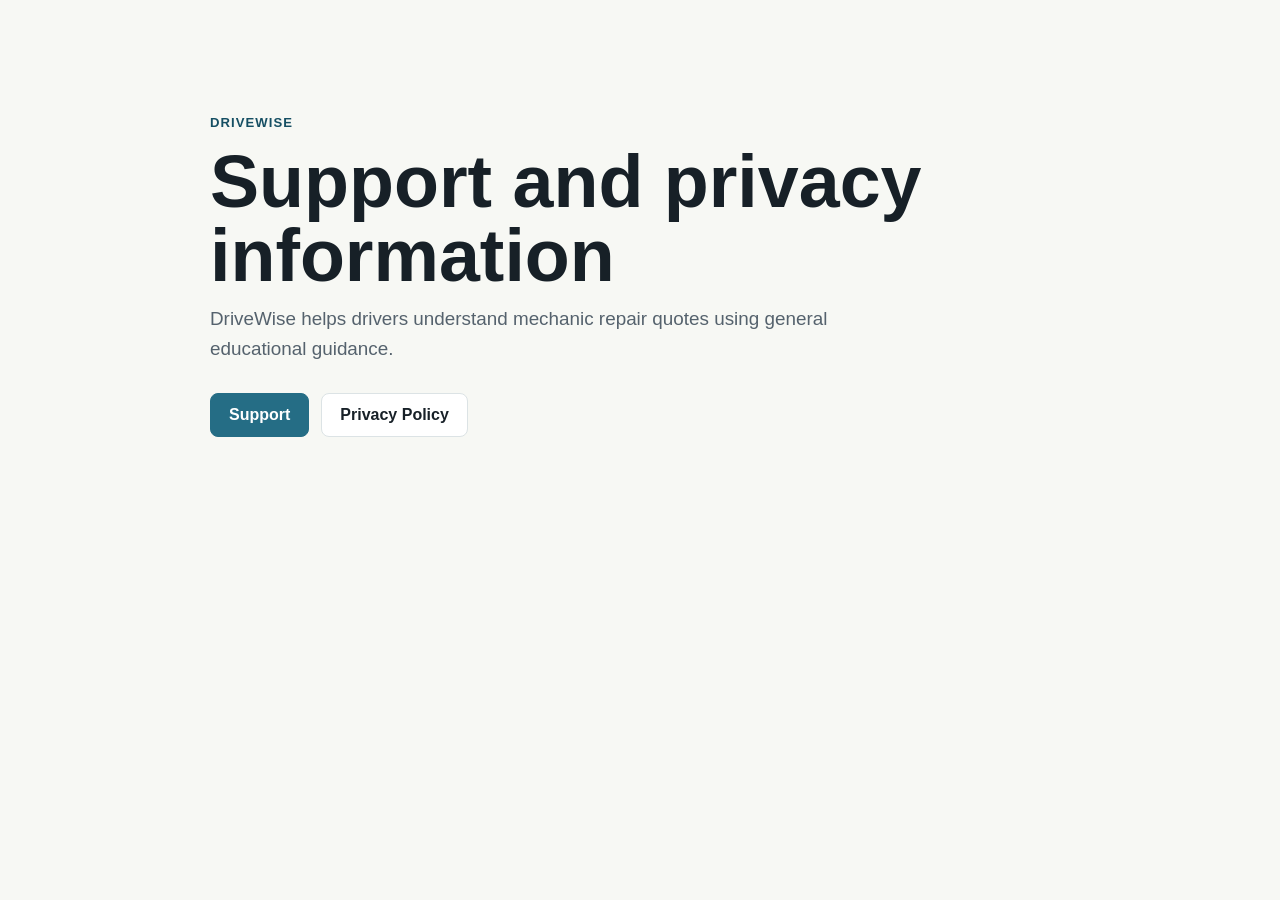
==== index.html @ 4ae1d6e2 "Create DriveWise support and privacy pages" ====
<!doctype html>
<html lang="en">
  <head>
    <meta charset="utf-8">
    <meta name="viewport" content="width=device-width, initial-scale=1">
    <title>DriveWise</title>
    <meta name="description" content="DriveWise support and privacy information.">
    <link rel="stylesheet" href="./styles.css">
  </head>
  <body>
    <main class="shell">
      <section class="hero">
        <p class="eyebrow">DriveWise</p>
        <h1>Support and privacy information</h1>
        <p class="lede">
          DriveWise helps drivers understand mechanic repair quotes using general educational guidance.
        </p>
        <div class="actions">
          <a class="button primary" href="./support.html">Support</a>
          <a class="button" href="./privacy.html">Privacy Policy</a>
        </div>
      </section>
    </main>
  </body>
</html>
---- styles.css ----
:root {
  color-scheme: light;
  --bg: #f7f8f4;
  --ink: #172027;
  --muted: #55626d;
  --line: #dce3e5;
  --brand: #256d85;
  --brand-dark: #164f63;
  --surface: #ffffff;
}

* {
  box-sizing: border-box;
}

body {
  margin: 0;
  min-height: 100vh;
  background: var(--bg);
  color: var(--ink);
  font-family: -apple-system, BlinkMacSystemFont, "Segoe UI", sans-serif;
  line-height: 1.6;
}

a {
  color: var(--brand-dark);
}

.shell {
  width: min(860px, calc(100% - 32px));
  margin: 0 auto;
  padding: 56px 0;
}

.hero {
  padding: 56px 0;
}

.eyebrow {
  margin: 0 0 12px;
  color: var(--brand-dark);
  font-size: 0.82rem;
  font-weight: 700;
  letter-spacing: 0.08em;
  text-transform: uppercase;
}

h1 {
  margin: 0;
  max-width: 720px;
  font-size: clamp(2.2rem, 6vw, 4.6rem);
  line-height: 1;
  letter-spacing: 0;
}

h2 {
  margin: 32px 0 8px;
  font-size: 1.15rem;
  line-height: 1.3;
}

p {
  margin: 12px 0 0;
}

.lede {
  max-width: 620px;
  color: var(--muted);
  font-size: 1.18rem;
}

.actions {
  display: flex;
  flex-wrap: wrap;
  gap: 12px;
  margin-top: 28px;
}

.button {
  display: inline-flex;
  align-items: center;
  justify-content: center;
  min-height: 44px;
  padding: 0 18px;
  border: 1px solid var(--line);
  border-radius: 8px;
  background: var(--surface);
  color: var(--ink);
  font-weight: 700;
  text-decoration: none;
}

.button.primary {
  border-color: var(--brand);
  background: var(--brand);
  color: white;
}

.document {
  max-width: 760px;
  padding: 36px;
  border: 1px solid var(--line);
  border-radius: 8px;
  background: var(--surface);
}

.document h1 {
  font-size: clamp(2rem, 5vw, 3rem);
}

.updated,
.back {
  color: var(--muted);
  font-size: 0.95rem;
}

.back {
  display: inline-block;
  margin-bottom: 18px;
  text-decoration: none;
}

@media (max-width: 560px) {
  .shell {
    width: min(100% - 24px, 860px);
    padding: 24px 0;
  }

  .document {
    padding: 24px;
  }
}
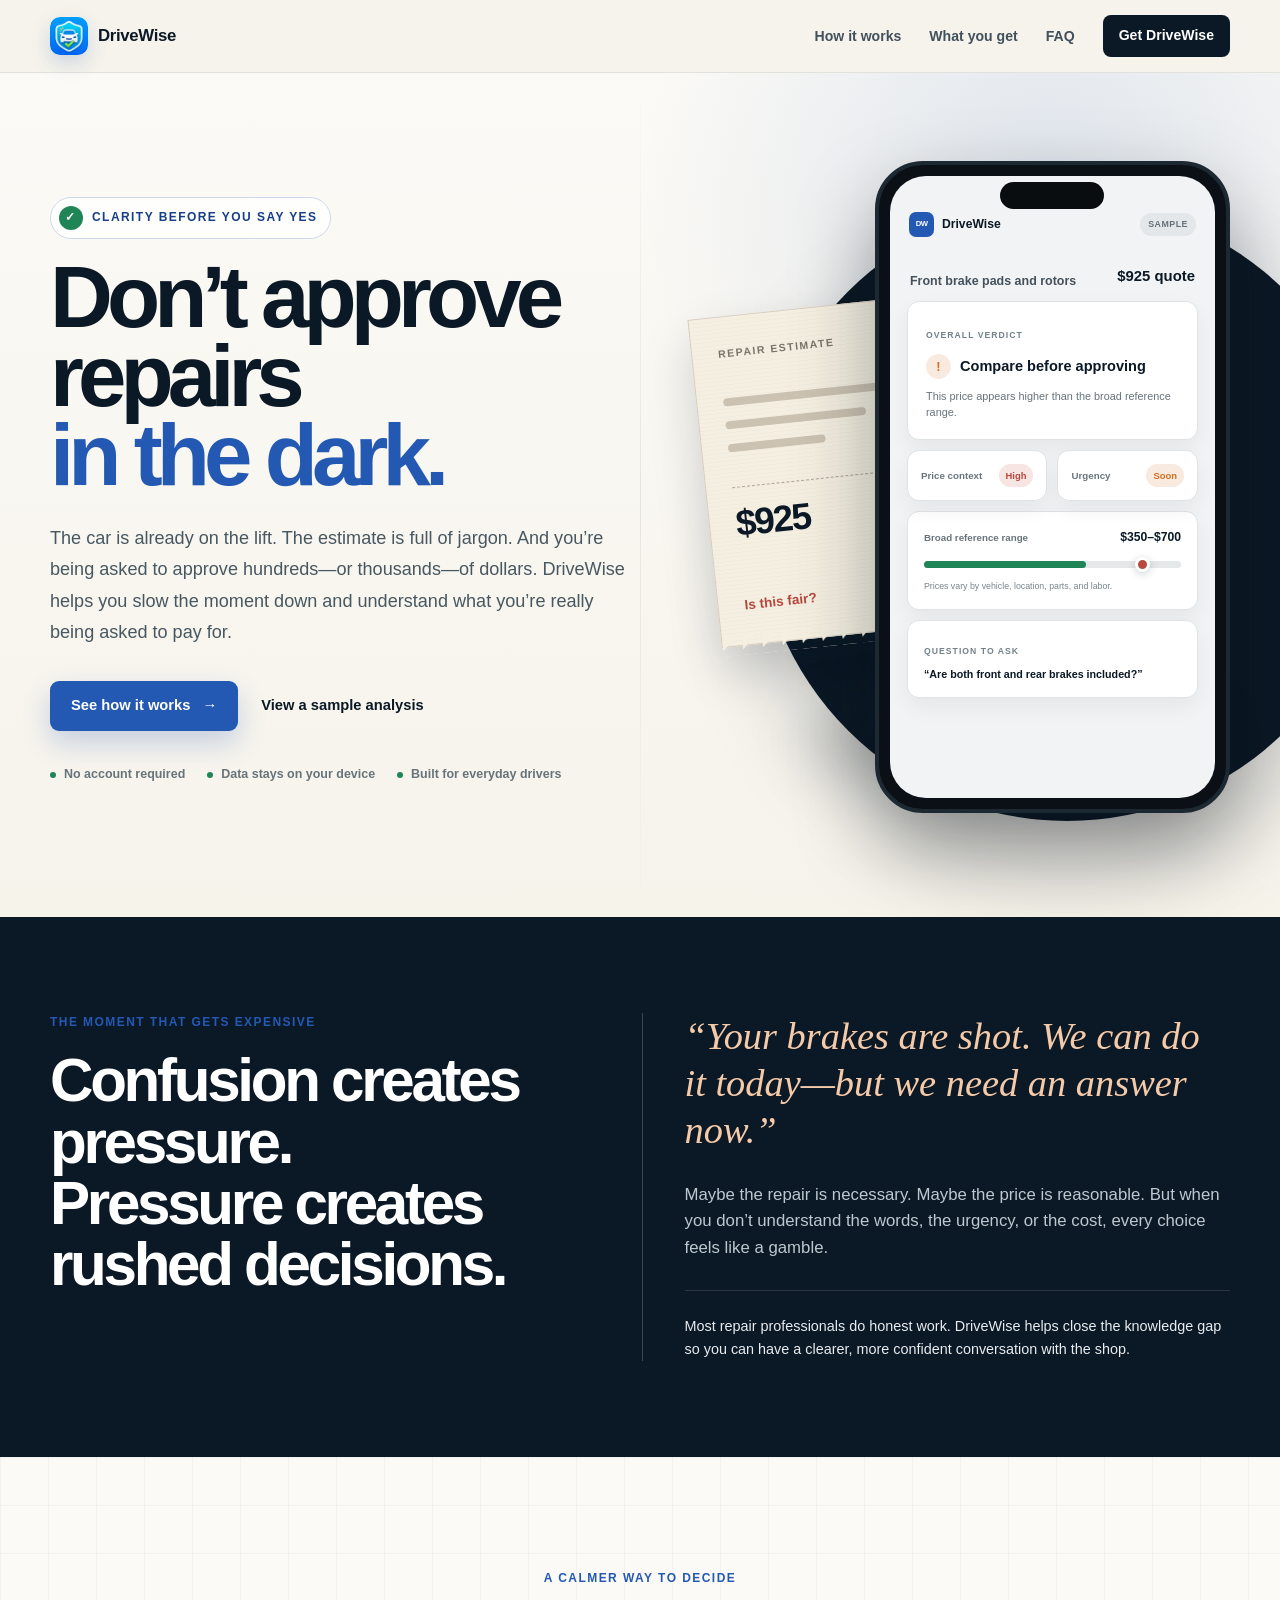
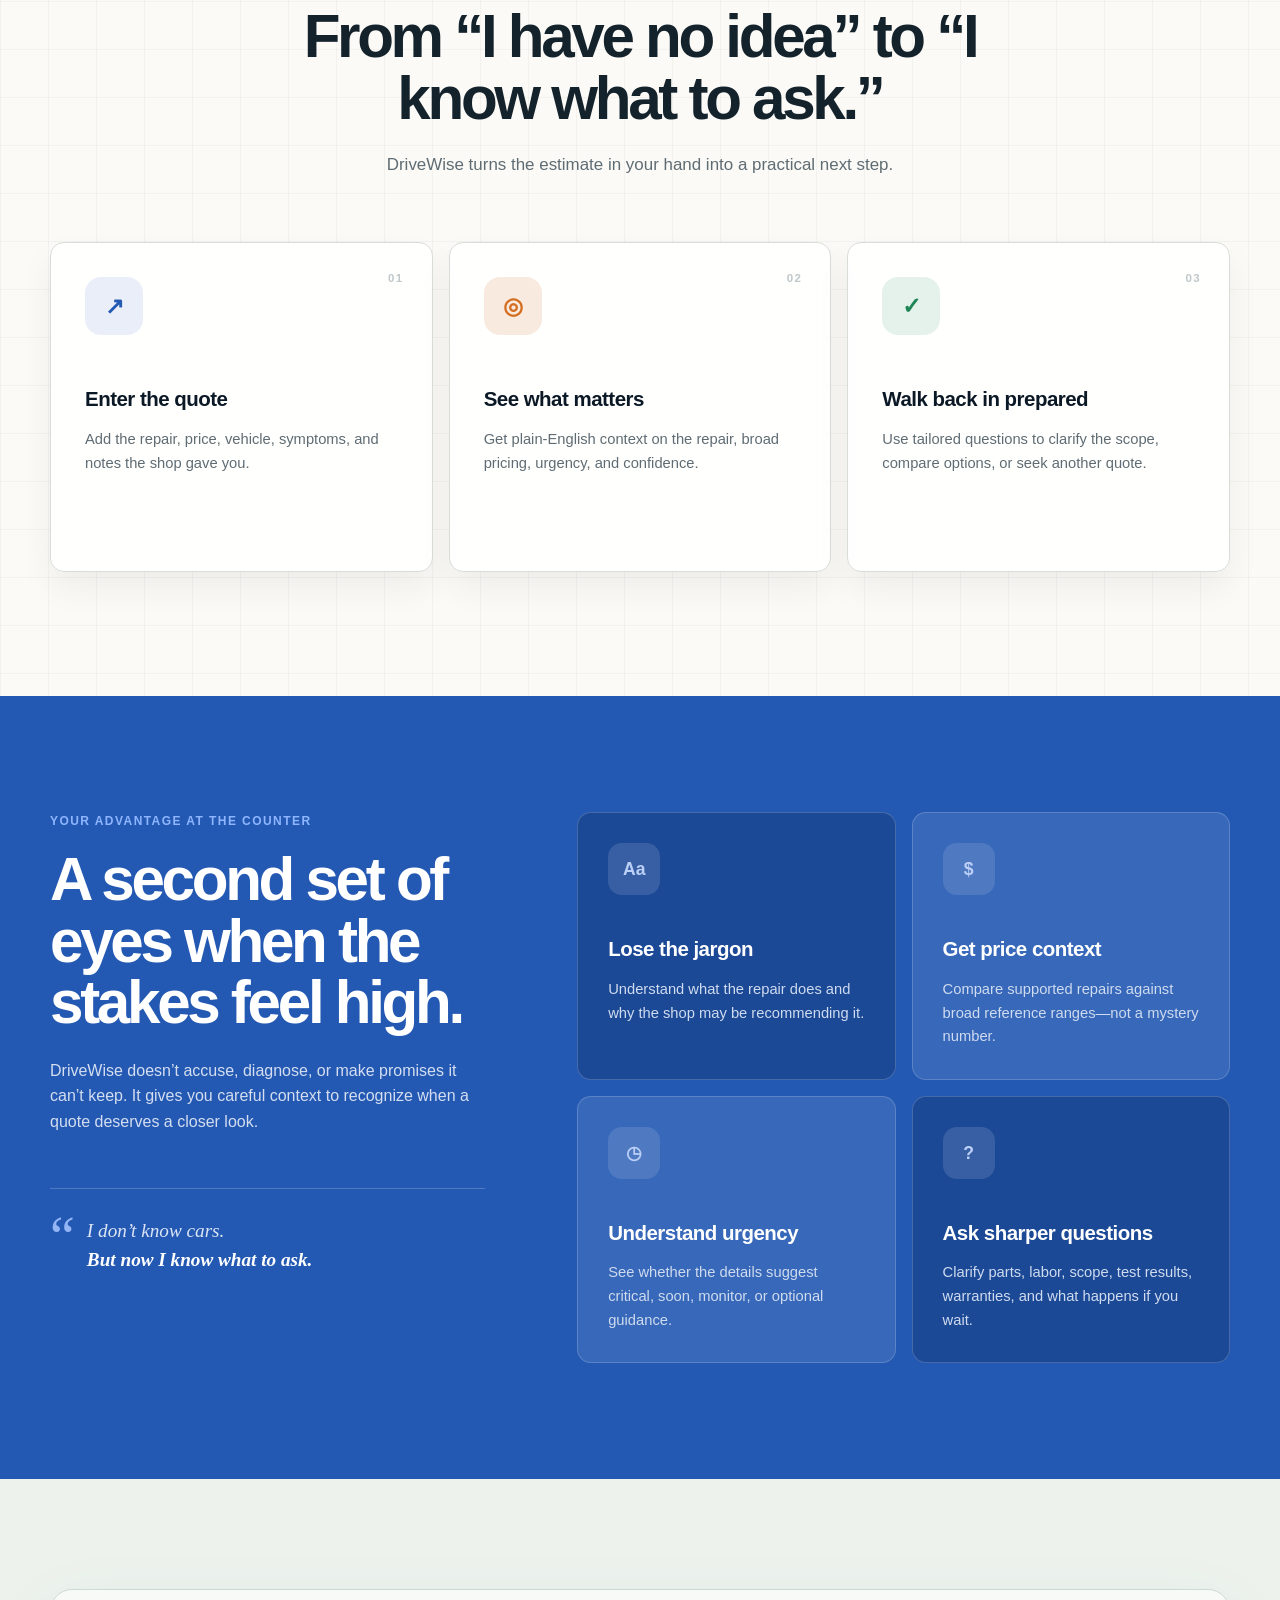
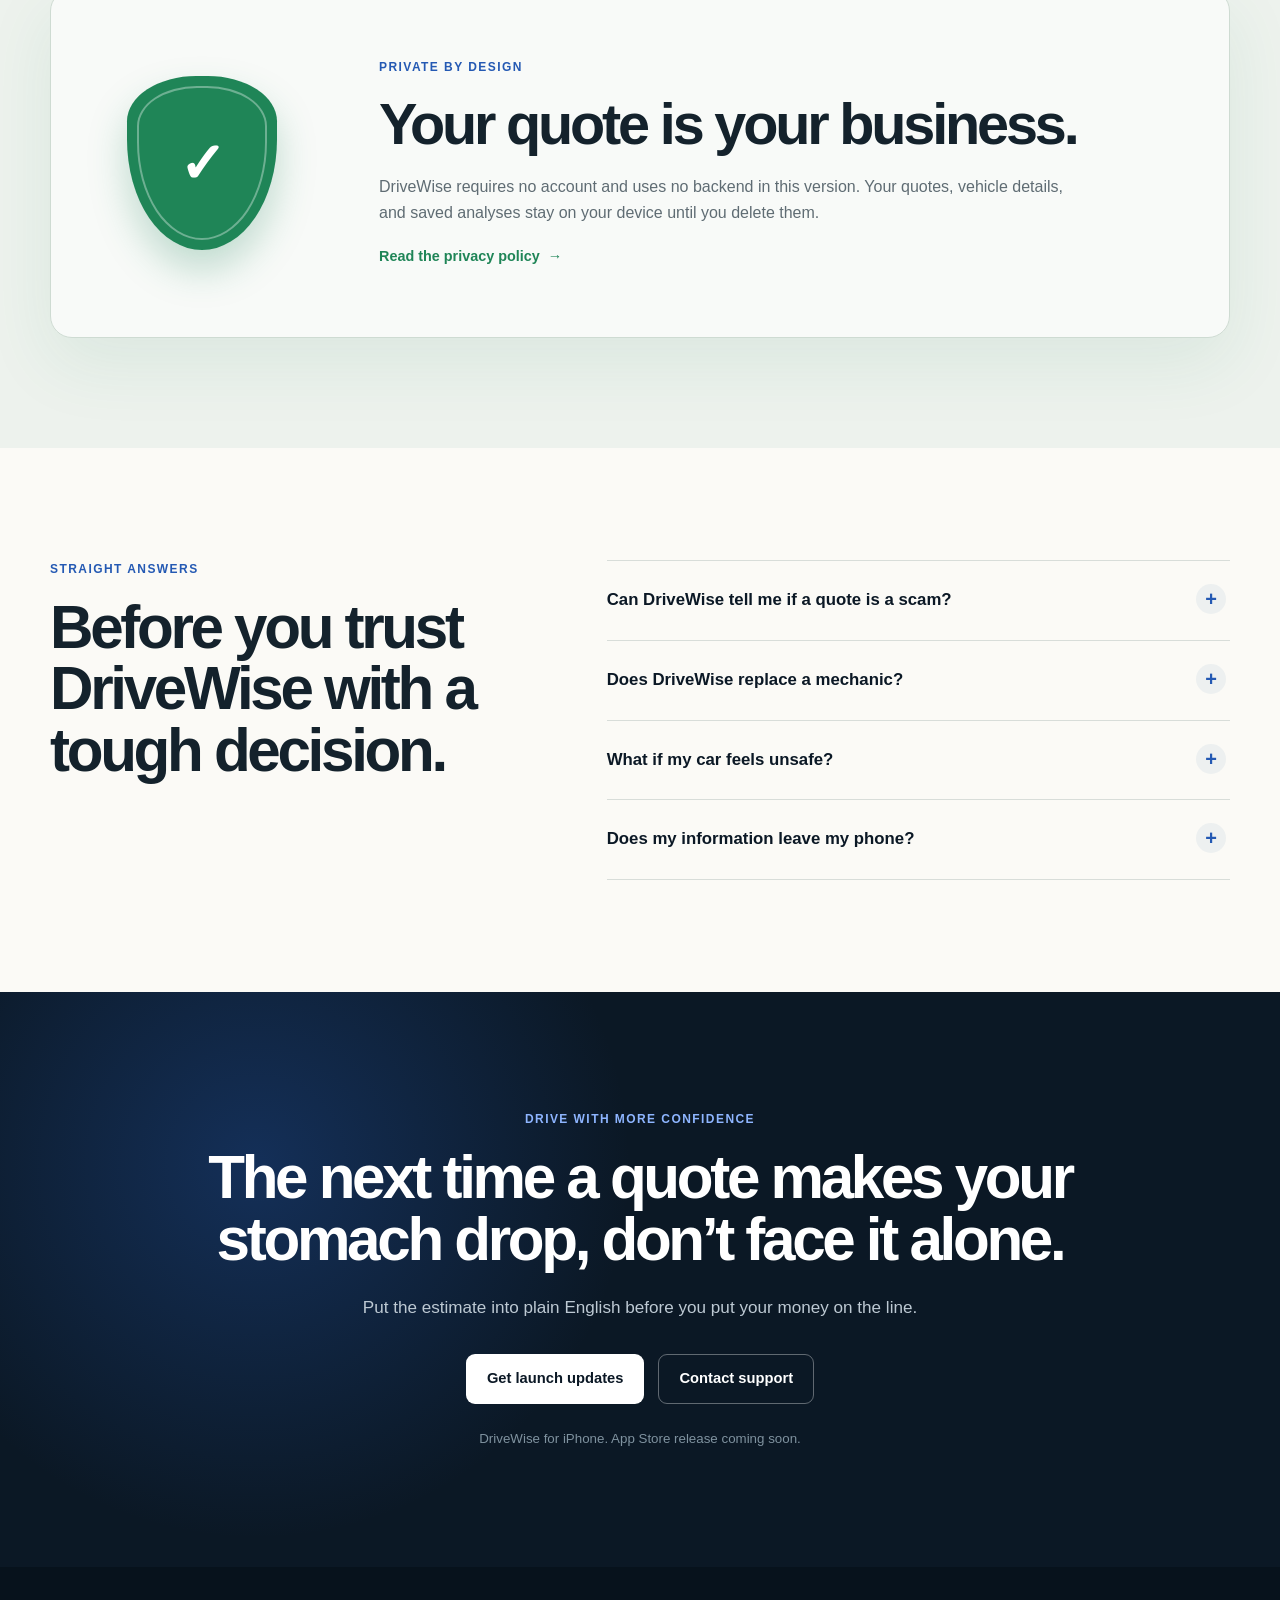
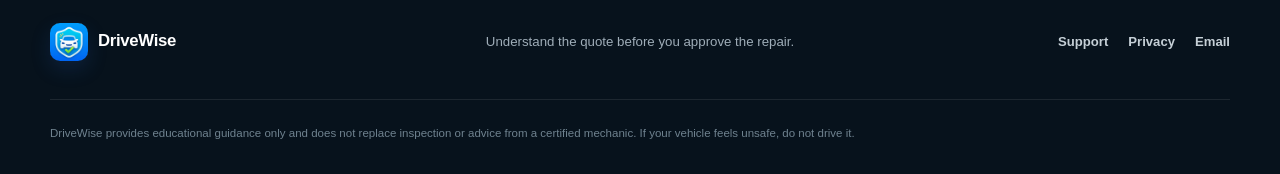
==== commit a4149ece: "Add DriveWise marketing page" ====
--- a/index.html
+++ b/index.html
@@ -3,23 +3,324 @@
   <head>
     <meta charset="utf-8">
     <meta name="viewport" content="width=device-width, initial-scale=1">
-    <title>DriveWise</title>
-    <meta name="description" content="DriveWise support and privacy information.">
+    <title>DriveWise — Understand the Quote Before You Approve</title>
+    <meta
+      name="description"
+      content="DriveWise helps drivers understand mechanic repair quotes with plain-English explanations, broad price context, urgency guidance, and practical questions to ask."
+    >
+    <meta name="theme-color" content="#0b1825">
+    <meta property="og:type" content="website">
+    <meta property="og:url" content="https://sahmiabubakar.github.io/drivewise-pages/">
+    <meta property="og:title" content="DriveWise — Don’t approve repairs in the dark.">
+    <meta
+      property="og:description"
+      content="Turn a confusing mechanic estimate into clear context before you say yes."
+    >
+    <meta property="og:image" content="https://sahmiabubakar.github.io/drivewise-pages/og.png">
+    <meta property="og:image:alt" content="DriveWise turns a confusing repair estimate into clear guidance.">
+    <meta name="twitter:card" content="summary_large_image">
+    <meta name="twitter:title" content="DriveWise — Don’t approve repairs in the dark.">
+    <meta
+      name="twitter:description"
+      content="Turn a confusing mechanic estimate into clear context before you say yes."
+    >
+    <meta name="twitter:image" content="https://sahmiabubakar.github.io/drivewise-pages/og.png">
+    <link rel="canonical" href="https://sahmiabubakar.github.io/drivewise-pages/">
+    <link rel="icon" href="./app-icon.png">
+    <link rel="apple-touch-icon" href="./app-icon.png">
     <link rel="stylesheet" href="./styles.css">
   </head>
-  <body>
-    <main class="shell">
-      <section class="hero">
-        <p class="eyebrow">DriveWise</p>
-        <h1>Support and privacy information</h1>
-        <p class="lede">
-          DriveWise helps drivers understand mechanic repair quotes using general educational guidance.
+  <body class="marketing-page">
+    <a class="skip-link" href="#main-content">Skip to content</a>
+
+    <header class="site-header">
+      <div class="site-width header-inner">
+        <a class="brand" href="./index.html" aria-label="DriveWise home">
+          <img class="brand-mark" src="./app-icon.png" alt="">
+          <span>DriveWise</span>
+        </a>
+
+        <nav class="site-nav" aria-label="Primary navigation">
+          <a href="#how-it-works">How it works</a>
+          <a href="#what-you-get">What you get</a>
+          <a href="#questions">FAQ</a>
+          <a class="nav-cta" href="#get-drivewise">Get DriveWise</a>
+        </nav>
+      </div>
+    </header>
+
+    <main id="main-content">
+      <section class="marketing-hero">
+        <div class="site-width hero-grid">
+          <div class="hero-copy">
+            <p class="kicker"><span aria-hidden="true">✓</span> Clarity before you say yes</p>
+            <h1>Don’t approve repairs <em>in the dark.</em></h1>
+            <p class="hero-lede">
+              The car is already on the lift. The estimate is full of jargon. And you’re being
+              asked to approve hundreds—or thousands—of dollars. DriveWise helps you slow the
+              moment down and understand what you’re really being asked to pay for.
+            </p>
+            <div class="hero-actions">
+              <a class="button primary-button" href="#how-it-works">See how it works <span aria-hidden="true">→</span></a>
+              <a class="button text-button" href="#sample-analysis">View a sample analysis</a>
+            </div>
+            <ul class="trust-list" aria-label="DriveWise privacy highlights">
+              <li>No account required</li>
+              <li>Data stays on your device</li>
+              <li>Built for everyday drivers</li>
+            </ul>
+          </div>
+
+          <div class="hero-visual" id="sample-analysis" aria-label="Sample DriveWise analysis">
+            <div class="estimate-slip" aria-hidden="true">
+              <span class="slip-label">REPAIR ESTIMATE</span>
+              <span class="slip-line long"></span>
+              <span class="slip-line medium"></span>
+              <span class="slip-line short"></span>
+              <span class="slip-total">$925</span>
+              <span class="slip-question">Is this fair?</span>
+            </div>
+
+            <div class="phone-shell">
+              <div class="phone-top" aria-hidden="true"></div>
+              <div class="phone-screen">
+                <div class="app-bar">
+                  <span class="app-mark" aria-hidden="true">DW</span>
+                  <span>DriveWise</span>
+                  <span class="sample-label">Sample</span>
+                </div>
+
+                <div class="analysis-intro">
+                  <p>Front brake pads and rotors</p>
+                  <strong>$925 quote</strong>
+                </div>
+
+                <div class="verdict-card">
+                  <span class="mini-label">OVERALL VERDICT</span>
+                  <div class="verdict-title">
+                    <span class="verdict-icon" aria-hidden="true">!</span>
+                    <strong>Compare before approving</strong>
+                  </div>
+                  <p>This price appears higher than the broad reference range.</p>
+                </div>
+
+                <div class="metric-grid">
+                  <div class="metric-card">
+                    <span>Price context</span>
+                    <strong class="high">High</strong>
+                  </div>
+                  <div class="metric-card">
+                    <span>Urgency</span>
+                    <strong class="soon">Soon</strong>
+                  </div>
+                </div>
+
+                <div class="range-card">
+                  <div>
+                    <span>Broad reference range</span>
+                    <strong>$350–$700</strong>
+                  </div>
+                  <div class="range-track" aria-hidden="true">
+                    <span></span>
+                    <i></i>
+                  </div>
+                  <small>Prices vary by vehicle, location, parts, and labor.</small>
+                </div>
+
+                <div class="question-card">
+                  <span class="mini-label">QUESTION TO ASK</span>
+                  <p>“Are both front and rear brakes included?”</p>
+                </div>
+              </div>
+            </div>
+          </div>
+        </div>
+      </section>
+
+      <section class="pressure-section" aria-labelledby="pressure-title">
+        <div class="site-width pressure-grid">
+          <div class="pressure-copy">
+            <p class="section-kicker">The moment that gets expensive</p>
+            <h2 id="pressure-title">Confusion creates pressure. Pressure creates rushed decisions.</h2>
+          </div>
+          <div class="pressure-story">
+            <blockquote>
+              “Your brakes are shot. We can do it today—but we need an answer now.”
+            </blockquote>
+            <p>
+              Maybe the repair is necessary. Maybe the price is reasonable. But when you don’t
+              understand the words, the urgency, or the cost, every choice feels like a gamble.
+            </p>
+            <p class="balanced-note">
+              Most repair professionals do honest work. DriveWise helps close the knowledge gap
+              so you can have a clearer, more confident conversation with the shop.
+            </p>
+          </div>
+        </div>
+      </section>
+
+      <section class="steps-section" id="how-it-works" aria-labelledby="steps-title">
+        <div class="site-width">
+          <div class="section-heading centered">
+            <p class="section-kicker">A calmer way to decide</p>
+            <h2 id="steps-title">From “I have no idea” to “I know what to ask.”</h2>
+            <p>DriveWise turns the estimate in your hand into a practical next step.</p>
+          </div>
+
+          <ol class="steps-grid">
+            <li>
+              <span class="step-number">01</span>
+              <div class="step-icon" aria-hidden="true">↗</div>
+              <h3>Enter the quote</h3>
+              <p>Add the repair, price, vehicle, symptoms, and notes the shop gave you.</p>
+            </li>
+            <li>
+              <span class="step-number">02</span>
+              <div class="step-icon" aria-hidden="true">◎</div>
+              <h3>See what matters</h3>
+              <p>Get plain-English context on the repair, broad pricing, urgency, and confidence.</p>
+            </li>
+            <li>
+              <span class="step-number">03</span>
+              <div class="step-icon" aria-hidden="true">✓</div>
+              <h3>Walk back in prepared</h3>
+              <p>Use tailored questions to clarify the scope, compare options, or seek another quote.</p>
+            </li>
+          </ol>
+        </div>
+      </section>
+
+      <section class="benefits-section" id="what-you-get" aria-labelledby="benefits-title">
+        <div class="site-width benefits-layout">
+          <div class="benefits-intro">
+            <p class="section-kicker light">Your advantage at the counter</p>
+            <h2 id="benefits-title">A second set of eyes when the stakes feel high.</h2>
+            <p>
+              DriveWise doesn’t accuse, diagnose, or make promises it can’t keep. It gives you
+              careful context to recognize when a quote deserves a closer look.
+            </p>
+            <div class="confidence-quote">
+              <span aria-hidden="true">“</span>
+              <p>I don’t know cars.<br><strong>But now I know what to ask.</strong></p>
+            </div>
+          </div>
+
+          <div class="benefits-grid">
+            <article>
+              <span class="benefit-symbol" aria-hidden="true">Aa</span>
+              <h3>Lose the jargon</h3>
+              <p>Understand what the repair does and why the shop may be recommending it.</p>
+            </article>
+            <article>
+              <span class="benefit-symbol" aria-hidden="true">$</span>
+              <h3>Get price context</h3>
+              <p>Compare supported repairs against broad reference ranges—not a mystery number.</p>
+            </article>
+            <article>
+              <span class="benefit-symbol" aria-hidden="true">◷</span>
+              <h3>Understand urgency</h3>
+              <p>See whether the details suggest critical, soon, monitor, or optional guidance.</p>
+            </article>
+            <article>
+              <span class="benefit-symbol" aria-hidden="true">?</span>
+              <h3>Ask sharper questions</h3>
+              <p>Clarify parts, labor, scope, test results, warranties, and what happens if you wait.</p>
+            </article>
+          </div>
+        </div>
+      </section>
+
+      <section class="privacy-section" aria-labelledby="privacy-title">
+        <div class="site-width privacy-card">
+          <div class="privacy-shield" aria-hidden="true"><span>✓</span></div>
+          <div>
+            <p class="section-kicker">Private by design</p>
+            <h2 id="privacy-title">Your quote is your business.</h2>
+            <p>
+              DriveWise requires no account and uses no backend in this version. Your quotes,
+              vehicle details, and saved analyses stay on your device until you delete them.
+            </p>
+            <a href="./privacy.html">Read the privacy policy <span aria-hidden="true">→</span></a>
+          </div>
+        </div>
+      </section>
+
+      <section class="faq-section" id="questions" aria-labelledby="faq-title">
+        <div class="site-width faq-layout">
+          <div class="section-heading">
+            <p class="section-kicker">Straight answers</p>
+            <h2 id="faq-title">Before you trust DriveWise with a tough decision.</h2>
+          </div>
+
+          <div class="faq-list">
+            <details>
+              <summary>Can DriveWise tell me if a quote is a scam?</summary>
+              <p>
+                No app can know a shop’s intent. DriveWise can show when a supported quote appears
+                high against a broad reference range, explain what the repair means, and suggest
+                questions or a second opinion before you approve non-emergency work.
+              </p>
+            </details>
+            <details>
+              <summary>Does DriveWise replace a mechanic?</summary>
+              <p>
+                No. DriveWise provides general educational guidance based on the details you enter.
+                It cannot inspect or diagnose your vehicle and does not replace a certified mechanic.
+              </p>
+            </details>
+            <details>
+              <summary>What if my car feels unsafe?</summary>
+              <p>
+                Do not drive it. Ask the shop whether the vehicle should be towed or inspected
+                immediately. Safety should always come before comparing prices.
+              </p>
+            </details>
+            <details>
+              <summary>Does my information leave my phone?</summary>
+              <p>
+                Not in this version. DriveWise stores the quotes and vehicle details you enter
+                locally on your device and does not require an account.
+              </p>
+            </details>
+          </div>
+        </div>
+      </section>
+
+      <section class="final-cta" id="get-drivewise" aria-labelledby="cta-title">
+        <div class="site-width final-cta-inner">
+          <p class="section-kicker light">Drive with more confidence</p>
+          <h2 id="cta-title">The next time a quote makes your stomach drop, don’t face it alone.</h2>
+          <p>Put the estimate into plain English before you put your money on the line.</p>
+          <div class="hero-actions centered-actions">
+            <a class="button light-button" href="mailto:drivewisehelp@yahoo.com?subject=DriveWise%20launch%20updates">
+              Get launch updates
+            </a>
+            <a class="button outline-button" href="./support.html">Contact support</a>
+          </div>
+          <small>DriveWise for iPhone. App Store release coming soon.</small>
+        </div>
+      </section>
+    </main>
+
+    <footer class="site-footer">
+      <div class="site-width footer-inner">
+        <a class="brand footer-brand" href="./index.html" aria-label="DriveWise home">
+          <img class="brand-mark" src="./app-icon.png" alt="">
+          <span>DriveWise</span>
+        </a>
+        <p>Understand the quote before you approve the repair.</p>
+        <nav aria-label="Footer navigation">
+          <a href="./support.html">Support</a>
+          <a href="./privacy.html">Privacy</a>
+          <a href="mailto:drivewisehelp@yahoo.com">Email</a>
+        </nav>
+      </div>
+      <div class="site-width legal-line">
+        <p>
+          DriveWise provides educational guidance only and does not replace inspection or advice
+          from a certified mechanic. If your vehicle feels unsafe, do not drive it.
         </p>
-        <div class="actions">
-          <a class="button primary" href="./support.html">Support</a>
-          <a class="button" href="./privacy.html">Privacy Policy</a>
-        </div>
-      </section>
-    </main>
+      </div>
+    </footer>
   </body>
 </html>
--- a/styles.css
+++ b/styles.css
@@ -1,111 +1,1170 @@
 :root {
   color-scheme: light;
-  --bg: #f7f8f4;
-  --ink: #172027;
-  --muted: #55626d;
-  --line: #dce3e5;
-  --brand: #256d85;
-  --brand-dark: #164f63;
-  --surface: #ffffff;
+  --navy: #0b1825;
+  --navy-soft: #11273a;
+  --ink: #14222c;
+  --muted: #5f6c73;
+  --cream: #f6f3eb;
+  --cream-deep: #ece7dc;
+  --white: #ffffff;
+  --line: #d8ddd9;
+  --blue: #2459b3;
+  --blue-dark: #173f86;
+  --green: #1f8557;
+  --green-soft: #e5f2eb;
+  --orange: #d46e21;
+  --orange-soft: #f8eade;
+  --red: #b6483e;
+  --shadow: 0 24px 70px rgba(11, 24, 37, 0.15);
 }
 
 * {
   box-sizing: border-box;
+}
+
+html {
+  scroll-behavior: smooth;
 }
 
 body {
   margin: 0;
   min-height: 100vh;
-  background: var(--bg);
+  background: var(--cream);
   color: var(--ink);
   font-family: -apple-system, BlinkMacSystemFont, "Segoe UI", sans-serif;
   line-height: 1.6;
+  -webkit-font-smoothing: antialiased;
+}
+
+body.marketing-page {
+  overflow-x: hidden;
 }
 
 a {
-  color: var(--brand-dark);
-}
-
+  color: var(--blue-dark);
+}
+
+button,
+a {
+  -webkit-tap-highlight-color: transparent;
+}
+
+a:focus-visible,
+summary:focus-visible {
+  outline: 3px solid rgba(36, 89, 179, 0.45);
+  outline-offset: 4px;
+  border-radius: 4px;
+}
+
+.skip-link {
+  position: fixed;
+  z-index: 100;
+  top: 10px;
+  left: 10px;
+  transform: translateY(-150%);
+  padding: 10px 14px;
+  border-radius: 6px;
+  background: var(--white);
+  color: var(--ink);
+  font-weight: 700;
+  text-decoration: none;
+}
+
+.skip-link:focus {
+  transform: translateY(0);
+}
+
+.site-width {
+  width: min(1180px, calc(100% - 48px));
+  margin: 0 auto;
+}
+
+.site-header {
+  position: sticky;
+  z-index: 50;
+  top: 0;
+  border-bottom: 1px solid rgba(11, 24, 37, 0.08);
+  background: rgba(246, 243, 235, 0.9);
+  backdrop-filter: blur(18px);
+  -webkit-backdrop-filter: blur(18px);
+}
+
+.header-inner {
+  display: flex;
+  align-items: center;
+  justify-content: space-between;
+  min-height: 72px;
+}
+
+.brand {
+  display: inline-flex;
+  align-items: center;
+  gap: 10px;
+  color: var(--navy);
+  font-size: 1.05rem;
+  font-weight: 800;
+  letter-spacing: -0.02em;
+  text-decoration: none;
+}
+
+.brand-mark {
+  display: block;
+  width: 38px;
+  height: 38px;
+  border-radius: 10px;
+  object-fit: cover;
+  box-shadow: 0 8px 20px rgba(36, 89, 179, 0.2);
+}
+
+.site-nav {
+  display: flex;
+  align-items: center;
+  gap: 28px;
+}
+
+.site-nav a {
+  color: #41505a;
+  font-size: 0.88rem;
+  font-weight: 700;
+  text-decoration: none;
+}
+
+.site-nav a:hover {
+  color: var(--blue);
+}
+
+.site-nav .nav-cta {
+  min-height: 42px;
+  padding: 9px 16px;
+  border-radius: 8px;
+  background: var(--navy);
+  color: var(--white);
+}
+
+.marketing-hero {
+  position: relative;
+  padding: 88px 0 96px;
+  overflow: hidden;
+  background:
+    radial-gradient(circle at 82% 14%, rgba(36, 89, 179, 0.13), transparent 32%),
+    linear-gradient(180deg, #fbfaf6 0%, var(--cream) 100%);
+}
+
+.marketing-hero::before {
+  position: absolute;
+  top: 0;
+  left: 50%;
+  width: 1px;
+  height: 100%;
+  background: linear-gradient(transparent, rgba(11, 24, 37, 0.08), transparent);
+  content: "";
+}
+
+.hero-grid {
+  display: grid;
+  grid-template-columns: minmax(0, 1.05fr) minmax(450px, 0.95fr);
+  align-items: center;
+  gap: 72px;
+}
+
+.hero-copy {
+  position: relative;
+  z-index: 2;
+}
+
+.kicker,
+.section-kicker {
+  margin: 0 0 18px;
+  color: var(--blue);
+  font-size: 0.75rem;
+  font-weight: 900;
+  letter-spacing: 0.12em;
+  text-transform: uppercase;
+}
+
+.kicker {
+  display: inline-flex;
+  align-items: center;
+  gap: 9px;
+  padding: 8px 12px 8px 8px;
+  border: 1px solid #cdd8ea;
+  border-radius: 999px;
+  background: rgba(255, 255, 255, 0.72);
+  color: var(--blue-dark);
+}
+
+.kicker span {
+  display: inline-grid;
+  width: 24px;
+  height: 24px;
+  place-items: center;
+  border-radius: 50%;
+  background: var(--green);
+  color: var(--white);
+  font-size: 0.78rem;
+}
+
+h1,
+h2,
+h3,
+p {
+  overflow-wrap: break-word;
+}
+
+h1 {
+  max-width: 720px;
+  margin: 0;
+  color: var(--navy);
+  font-size: clamp(3.7rem, 6.8vw, 6.7rem);
+  font-weight: 850;
+  letter-spacing: -0.068em;
+  line-height: 0.91;
+}
+
+h1 em {
+  display: block;
+  color: var(--blue);
+  font-style: normal;
+}
+
+.hero-lede {
+  max-width: 640px;
+  margin: 28px 0 0;
+  color: #485760;
+  font-size: 1.13rem;
+  line-height: 1.75;
+}
+
+.hero-actions {
+  display: flex;
+  flex-wrap: wrap;
+  align-items: center;
+  gap: 14px;
+  margin-top: 32px;
+}
+
+.button {
+  display: inline-flex;
+  align-items: center;
+  justify-content: center;
+  min-height: 50px;
+  padding: 0 20px;
+  border: 1px solid transparent;
+  border-radius: 9px;
+  font-size: 0.92rem;
+  font-weight: 800;
+  text-decoration: none;
+  transition: transform 160ms ease, box-shadow 160ms ease, background 160ms ease;
+}
+
+.button:hover {
+  transform: translateY(-2px);
+}
+
+.primary-button {
+  gap: 12px;
+  background: var(--blue);
+  color: var(--white);
+  box-shadow: 0 12px 28px rgba(36, 89, 179, 0.24);
+}
+
+.primary-button:hover {
+  background: var(--blue-dark);
+  box-shadow: 0 15px 34px rgba(36, 89, 179, 0.28);
+}
+
+.text-button {
+  padding-right: 8px;
+  padding-left: 8px;
+  color: var(--navy);
+}
+
+.trust-list {
+  display: flex;
+  flex-wrap: wrap;
+  gap: 12px 22px;
+  margin: 34px 0 0;
+  padding: 0;
+  color: #68747a;
+  font-size: 0.78rem;
+  font-weight: 700;
+  list-style: none;
+}
+
+.trust-list li {
+  display: inline-flex;
+  align-items: center;
+  gap: 8px;
+}
+
+.trust-list li::before {
+  width: 6px;
+  height: 6px;
+  border-radius: 50%;
+  background: var(--green);
+  content: "";
+}
+
+.hero-visual {
+  position: relative;
+  min-height: 660px;
+  scroll-margin-top: 90px;
+}
+
+.hero-visual::before {
+  position: absolute;
+  top: 6%;
+  right: -28%;
+  width: 620px;
+  height: 620px;
+  border-radius: 50%;
+  background: var(--navy);
+  box-shadow: 0 40px 90px rgba(11, 24, 37, 0.18);
+  content: "";
+}
+
+.hero-visual::after {
+  position: absolute;
+  z-index: 0;
+  right: 4%;
+  bottom: 6%;
+  width: 76%;
+  height: 12%;
+  border-radius: 50%;
+  background: rgba(11, 24, 37, 0.22);
+  filter: blur(30px);
+  content: "";
+}
+
+.estimate-slip {
+  position: absolute;
+  z-index: 1;
+  top: 22%;
+  left: 0;
+  display: flex;
+  width: 250px;
+  min-height: 330px;
+  flex-direction: column;
+  padding: 28px 26px;
+  border: 1px solid #d5cec0;
+  background:
+    repeating-linear-gradient(0deg, rgba(79, 66, 45, 0.025) 0 1px, transparent 1px 4px),
+    #f5efe2;
+  color: #544f47;
+  box-shadow: 0 24px 50px rgba(11, 24, 37, 0.18);
+  transform: rotate(-6deg);
+}
+
+.estimate-slip::after {
+  position: absolute;
+  right: 0;
+  bottom: -10px;
+  left: 0;
+  height: 20px;
+  background: linear-gradient(135deg, #f5efe2 10px, transparent 0) 0 0/20px 20px repeat-x;
+  content: "";
+}
+
+.slip-label {
+  margin-bottom: 36px;
+  color: #7a7368;
+  font-size: 0.66rem;
+  font-weight: 900;
+  letter-spacing: 0.14em;
+}
+
+.slip-line {
+  display: block;
+  height: 8px;
+  margin-bottom: 15px;
+  border-radius: 999px;
+  background: #cbc2b1;
+}
+
+.slip-line.long {
+  width: 92%;
+}
+
+.slip-line.medium {
+  width: 72%;
+}
+
+.slip-line.short {
+  width: 50%;
+}
+
+.slip-total {
+  margin-top: 20px;
+  padding-top: 18px;
+  border-top: 1px dashed #aea494;
+  color: var(--navy);
+  font: 800 2.3rem/1 -apple-system, BlinkMacSystemFont, "Segoe UI", sans-serif;
+  letter-spacing: -0.05em;
+}
+
+.slip-question {
+  margin-top: auto;
+  color: var(--red);
+  font-size: 0.85rem;
+  font-weight: 800;
+}
+
+.phone-shell {
+  position: absolute;
+  z-index: 2;
+  top: 0;
+  right: 0;
+  width: 355px;
+  min-height: 650px;
+  padding: 11px;
+  border: 4px solid #1d2932;
+  border-radius: 48px;
+  background: #0a1016;
+  box-shadow: 0 36px 80px rgba(6, 13, 20, 0.35);
+}
+
+.phone-top {
+  position: absolute;
+  z-index: 3;
+  top: 17px;
+  left: 50%;
+  width: 104px;
+  height: 27px;
+  border-radius: 999px;
+  background: #090d10;
+  transform: translateX(-50%);
+}
+
+.phone-screen {
+  min-height: 622px;
+  padding: 34px 17px 24px;
+  border-radius: 36px;
+  background: #f2f3f4;
+  overflow: hidden;
+}
+
+.app-bar {
+  display: flex;
+  align-items: center;
+  gap: 8px;
+  padding: 2px 2px 16px;
+  color: var(--navy);
+  font-size: 0.76rem;
+  font-weight: 850;
+}
+
+.app-mark {
+  display: inline-grid;
+  width: 25px;
+  height: 25px;
+  place-items: center;
+  border-radius: 7px;
+  background: var(--blue);
+  color: var(--white);
+  font-size: 0.48rem;
+  letter-spacing: -0.07em;
+}
+
+.sample-label {
+  margin-left: auto;
+  padding: 4px 8px;
+  border-radius: 999px;
+  background: #e3e7ea;
+  color: #66717a;
+  font-size: 0.55rem;
+  letter-spacing: 0.06em;
+  text-transform: uppercase;
+}
+
+.analysis-intro {
+  display: flex;
+  align-items: flex-end;
+  justify-content: space-between;
+  gap: 12px;
+  padding: 12px 3px;
+}
+
+.analysis-intro p {
+  max-width: 175px;
+  margin: 0;
+  color: #45525c;
+  font-size: 0.78rem;
+  font-weight: 700;
+  line-height: 1.3;
+}
+
+.analysis-intro strong {
+  color: var(--navy);
+  font-size: 0.93rem;
+}
+
+.verdict-card,
+.metric-card,
+.range-card,
+.question-card {
+  border: 1px solid #dfe3e5;
+  border-radius: 12px;
+  background: var(--white);
+  box-shadow: 0 9px 22px rgba(11, 24, 37, 0.055);
+}
+
+.verdict-card {
+  padding: 18px;
+}
+
+.mini-label {
+  color: #72808a;
+  font-size: 0.54rem;
+  font-weight: 900;
+  letter-spacing: 0.12em;
+}
+
+.verdict-title {
+  display: flex;
+  align-items: center;
+  gap: 9px;
+  margin-top: 9px;
+  color: var(--navy);
+}
+
+.verdict-title strong {
+  font-size: 0.91rem;
+}
+
+.verdict-icon {
+  display: inline-grid;
+  width: 25px;
+  height: 25px;
+  place-items: center;
+  border-radius: 50%;
+  background: var(--orange-soft);
+  color: var(--orange);
+  font-size: 0.8rem;
+  font-weight: 900;
+}
+
+.verdict-card p {
+  margin: 10px 0 0;
+  color: #66737c;
+  font-size: 0.68rem;
+  line-height: 1.45;
+}
+
+.metric-grid {
+  display: grid;
+  grid-template-columns: 1fr 1fr;
+  gap: 10px;
+  margin-top: 10px;
+}
+
+.metric-card {
+  display: flex;
+  align-items: center;
+  justify-content: space-between;
+  padding: 13px;
+  color: #69757d;
+  font-size: 0.61rem;
+  font-weight: 700;
+}
+
+.metric-card strong {
+  padding: 4px 7px;
+  border-radius: 999px;
+  font-size: 0.59rem;
+}
+
+.metric-card .high {
+  background: #f6e5e2;
+  color: var(--red);
+}
+
+.metric-card .soon {
+  background: var(--orange-soft);
+  color: var(--orange);
+}
+
+.range-card {
+  margin-top: 10px;
+  padding: 16px;
+}
+
+.range-card > div:first-child {
+  display: flex;
+  align-items: baseline;
+  justify-content: space-between;
+  color: #68747c;
+  font-size: 0.61rem;
+  font-weight: 700;
+}
+
+.range-card strong {
+  color: var(--navy);
+  font-size: 0.76rem;
+}
+
+.range-track {
+  position: relative;
+  height: 7px;
+  margin: 14px 0 12px;
+  border-radius: 999px;
+  background: #e5e8e8;
+}
+
+.range-track span {
+  position: absolute;
+  top: 0;
+  bottom: 0;
+  left: 0;
+  width: 63%;
+  border-radius: inherit;
+  background: var(--green);
+}
+
+.range-track i {
+  position: absolute;
+  top: -4px;
+  left: 82%;
+  width: 15px;
+  height: 15px;
+  border: 3px solid var(--white);
+  border-radius: 50%;
+  background: var(--red);
+  box-shadow: 0 2px 8px rgba(11, 24, 37, 0.2);
+}
+
+.range-card small {
+  display: block;
+  color: #78848b;
+  font-size: 0.55rem;
+  line-height: 1.4;
+}
+
+.question-card {
+  margin-top: 10px;
+  padding: 15px 16px;
+}
+
+.question-card p {
+  margin: 6px 0 0;
+  color: var(--navy);
+  font-size: 0.67rem;
+  font-weight: 750;
+  line-height: 1.4;
+}
+
+.pressure-section,
+.steps-section,
+.benefits-section,
+.privacy-section,
+.faq-section,
+.final-cta {
+  scroll-margin-top: 72px;
+}
+
+.pressure-section {
+  padding: 96px 0;
+  background: var(--navy);
+  color: var(--white);
+}
+
+.pressure-grid {
+  display: grid;
+  grid-template-columns: 0.9fr 1.1fr;
+  gap: 110px;
+}
+
+.pressure-copy h2,
+.section-heading h2,
+.benefits-intro h2,
+.privacy-card h2,
+.final-cta h2 {
+  margin: 0;
+  font-size: clamp(2.4rem, 4.7vw, 4.7rem);
+  font-weight: 830;
+  letter-spacing: -0.055em;
+  line-height: 1.02;
+}
+
+.pressure-copy h2 {
+  max-width: 530px;
+}
+
+.pressure-story {
+  padding-left: 42px;
+  border-left: 1px solid rgba(255, 255, 255, 0.2);
+}
+
+.pressure-story blockquote {
+  margin: 0 0 28px;
+  color: #f5caa9;
+  font-family: Georgia, "Times New Roman", serif;
+  font-size: clamp(1.75rem, 3vw, 2.7rem);
+  font-style: italic;
+  line-height: 1.22;
+}
+
+.pressure-story > p {
+  max-width: 620px;
+  margin: 16px 0 0;
+  color: #bdc8d0;
+  font-size: 1.05rem;
+}
+
+.pressure-story .balanced-note {
+  margin-top: 28px;
+  padding-top: 24px;
+  border-top: 1px solid rgba(255, 255, 255, 0.12);
+  color: #e8ecef;
+  font-size: 0.9rem;
+}
+
+.section-kicker.light {
+  color: #8eb5ff;
+}
+
+.steps-section {
+  padding: 112px 0 124px;
+  background:
+    linear-gradient(rgba(11, 24, 37, 0.035) 1px, transparent 1px),
+    linear-gradient(90deg, rgba(11, 24, 37, 0.035) 1px, transparent 1px),
+    #fbfaf6;
+  background-size: 48px 48px;
+}
+
+.section-heading {
+  max-width: 770px;
+}
+
+.section-heading.centered {
+  margin: 0 auto;
+  text-align: center;
+}
+
+.section-heading > p:last-child {
+  max-width: 620px;
+  margin: 22px auto 0;
+  color: var(--muted);
+  font-size: 1.06rem;
+}
+
+.steps-grid {
+  display: grid;
+  grid-template-columns: repeat(3, 1fr);
+  gap: 16px;
+  margin: 64px 0 0;
+  padding: 0;
+  list-style: none;
+}
+
+.steps-grid li {
+  position: relative;
+  min-height: 330px;
+  padding: 34px;
+  border: 1px solid var(--line);
+  border-radius: 14px;
+  background: rgba(255, 255, 255, 0.92);
+  box-shadow: 0 16px 34px rgba(11, 24, 37, 0.055);
+}
+
+.step-number {
+  position: absolute;
+  top: 26px;
+  right: 28px;
+  color: #c0c8cb;
+  font-size: 0.72rem;
+  font-weight: 900;
+  letter-spacing: 0.12em;
+}
+
+.step-icon {
+  display: grid;
+  width: 58px;
+  height: 58px;
+  margin-bottom: 48px;
+  place-items: center;
+  border-radius: 16px;
+  background: #e9eef8;
+  color: var(--blue);
+  font-size: 1.45rem;
+  font-weight: 900;
+}
+
+.steps-grid li:nth-child(2) .step-icon {
+  background: var(--orange-soft);
+  color: var(--orange);
+}
+
+.steps-grid li:nth-child(3) .step-icon {
+  background: var(--green-soft);
+  color: var(--green);
+}
+
+.steps-grid h3,
+.benefits-grid h3 {
+  margin: 0;
+  color: var(--navy);
+  font-size: 1.28rem;
+  letter-spacing: -0.025em;
+}
+
+.steps-grid p,
+.benefits-grid p {
+  margin: 12px 0 0;
+  color: var(--muted);
+  font-size: 0.92rem;
+}
+
+.benefits-section {
+  padding: 116px 0;
+  background: var(--blue);
+  color: var(--white);
+}
+
+.benefits-layout {
+  display: grid;
+  grid-template-columns: 0.8fr 1.2fr;
+  gap: 92px;
+  align-items: start;
+}
+
+.benefits-intro {
+  position: sticky;
+  top: 112px;
+}
+
+.benefits-intro h2 {
+  max-width: 500px;
+}
+
+.benefits-intro > p:not(.section-kicker) {
+  margin: 24px 0 0;
+  color: #d4def0;
+}
+
+.confidence-quote {
+  display: flex;
+  gap: 12px;
+  margin-top: 54px;
+  padding-top: 28px;
+  border-top: 1px solid rgba(255, 255, 255, 0.2);
+}
+
+.confidence-quote > span {
+  color: #95b6f4;
+  font-family: Georgia, serif;
+  font-size: 3.5rem;
+  line-height: 0.7;
+}
+
+.confidence-quote p {
+  margin: 0;
+  color: #dce5f5;
+  font-family: Georgia, serif;
+  font-size: 1.2rem;
+  font-style: italic;
+  line-height: 1.5;
+}
+
+.confidence-quote strong {
+  color: var(--white);
+  font-weight: 700;
+}
+
+.benefits-grid {
+  display: grid;
+  grid-template-columns: 1fr 1fr;
+  gap: 16px;
+}
+
+.benefits-grid article {
+  min-height: 260px;
+  padding: 30px;
+  border: 1px solid rgba(255, 255, 255, 0.18);
+  border-radius: 14px;
+  background: rgba(9, 33, 78, 0.28);
+}
+
+.benefits-grid article:nth-child(2),
+.benefits-grid article:nth-child(3) {
+  background: rgba(255, 255, 255, 0.09);
+}
+
+.benefit-symbol {
+  display: grid;
+  width: 52px;
+  height: 52px;
+  margin-bottom: 38px;
+  place-items: center;
+  border-radius: 14px;
+  background: rgba(255, 255, 255, 0.12);
+  color: #bcd0f7;
+  font-size: 1.1rem;
+  font-weight: 850;
+}
+
+.benefits-grid h3 {
+  color: var(--white);
+}
+
+.benefits-grid p {
+  color: #cfdbef;
+}
+
+.privacy-section {
+  padding: 110px 0;
+  background: #edf2ed;
+}
+
+.privacy-card {
+  display: grid;
+  grid-template-columns: 190px 1fr;
+  gap: 62px;
+  align-items: center;
+  padding: 68px 76px;
+  border: 1px solid #cedbd2;
+  border-radius: 22px;
+  background: rgba(255, 255, 255, 0.65);
+  box-shadow: 0 25px 70px rgba(31, 133, 87, 0.09);
+}
+
+.privacy-shield {
+  position: relative;
+  display: grid;
+  width: 150px;
+  height: 174px;
+  place-items: center;
+  border-radius: 48% 48% 52% 52% / 27% 27% 66% 66%;
+  background: var(--green);
+  box-shadow: 0 20px 38px rgba(31, 133, 87, 0.26);
+}
+
+.privacy-shield::before {
+  position: absolute;
+  inset: 10px;
+  border: 2px solid rgba(255, 255, 255, 0.35);
+  border-radius: inherit;
+  content: "";
+}
+
+.privacy-shield span {
+  color: var(--white);
+  font-size: 3.5rem;
+  font-weight: 800;
+}
+
+.privacy-card h2 {
+  font-size: clamp(2.4rem, 4.5vw, 4.2rem);
+}
+
+.privacy-card p:not(.section-kicker) {
+  max-width: 690px;
+  margin: 20px 0 0;
+  color: var(--muted);
+}
+
+.privacy-card a {
+  display: inline-flex;
+  gap: 8px;
+  margin-top: 20px;
+  color: var(--green);
+  font-size: 0.9rem;
+  font-weight: 800;
+  text-decoration: none;
+}
+
+.faq-section {
+  padding: 112px 0;
+  background: #fbfaf6;
+}
+
+.faq-layout {
+  display: grid;
+  grid-template-columns: 0.85fr 1.15fr;
+  gap: 96px;
+  align-items: start;
+}
+
+.faq-layout .section-heading {
+  position: sticky;
+  top: 112px;
+}
+
+.faq-list {
+  border-top: 1px solid var(--line);
+}
+
+.faq-list details {
+  border-bottom: 1px solid var(--line);
+}
+
+.faq-list summary {
+  position: relative;
+  padding: 26px 48px 26px 0;
+  color: var(--navy);
+  cursor: pointer;
+  font-size: 1.05rem;
+  font-weight: 800;
+  list-style: none;
+}
+
+.faq-list summary::-webkit-details-marker {
+  display: none;
+}
+
+.faq-list summary::after {
+  position: absolute;
+  top: 23px;
+  right: 4px;
+  display: grid;
+  width: 30px;
+  height: 30px;
+  place-items: center;
+  border-radius: 50%;
+  background: #edf0f0;
+  color: var(--blue);
+  content: "+";
+  font-size: 1.25rem;
+  line-height: 1;
+}
+
+.faq-list details[open] summary::after {
+  content: "–";
+}
+
+.faq-list details p {
+  max-width: 650px;
+  margin: -6px 0 26px;
+  color: var(--muted);
+  font-size: 0.94rem;
+}
+
+.final-cta {
+  padding: 118px 0;
+  background:
+    radial-gradient(circle at 20% 30%, rgba(36, 89, 179, 0.36), transparent 34%),
+    var(--navy);
+  color: var(--white);
+  text-align: center;
+}
+
+.final-cta-inner {
+  display: flex;
+  flex-direction: column;
+  align-items: center;
+}
+
+.final-cta h2 {
+  max-width: 900px;
+}
+
+.final-cta p:not(.section-kicker) {
+  max-width: 620px;
+  margin: 24px 0 0;
+  color: #bdc9d3;
+  font-size: 1.07rem;
+}
+
+.centered-actions {
+  justify-content: center;
+}
+
+.light-button {
+  background: var(--white);
+  color: var(--navy);
+}
+
+.outline-button {
+  border-color: rgba(255, 255, 255, 0.35);
+  color: var(--white);
+}
+
+.final-cta small {
+  margin-top: 24px;
+  color: #7f929f;
+}
+
+.site-footer {
+  padding: 56px 0 32px;
+  background: #07121c;
+  color: #9fadb8;
+}
+
+.footer-inner {
+  display: grid;
+  grid-template-columns: 1fr 1.4fr 1fr;
+  align-items: center;
+  gap: 32px;
+}
+
+.footer-brand {
+  color: var(--white);
+}
+
+.footer-inner p {
+  margin: 0;
+  text-align: center;
+  font-size: 0.83rem;
+}
+
+.footer-inner nav {
+  display: flex;
+  justify-content: flex-end;
+  gap: 20px;
+}
+
+.footer-inner nav a {
+  color: #c5cfd6;
+  font-size: 0.82rem;
+  font-weight: 700;
+  text-decoration: none;
+}
+
+.legal-line {
+  margin-top: 38px;
+  padding-top: 24px;
+  border-top: 1px solid rgba(255, 255, 255, 0.09);
+}
+
+.legal-line p {
+  max-width: 900px;
+  margin: 0;
+  color: #6f828f;
+  font-size: 0.72rem;
+}
+
+/* Support and privacy documents */
 .shell {
   width: min(860px, calc(100% - 32px));
   margin: 0 auto;
   padding: 56px 0;
 }
 
-.hero {
-  padding: 56px 0;
-}
-
-.eyebrow {
-  margin: 0 0 12px;
-  color: var(--brand-dark);
-  font-size: 0.82rem;
-  font-weight: 700;
-  letter-spacing: 0.08em;
-  text-transform: uppercase;
-}
-
-h1 {
+.document {
+  max-width: 760px;
+  padding: 42px;
+  border: 1px solid var(--line);
+  border-radius: 14px;
+  background: var(--white);
+  box-shadow: 0 18px 50px rgba(11, 24, 37, 0.07);
+}
+
+.document h1 {
   margin: 0;
-  max-width: 720px;
-  font-size: clamp(2.2rem, 6vw, 4.6rem);
+  color: var(--navy);
+  font-size: clamp(2.1rem, 5vw, 3.4rem);
+  letter-spacing: -0.045em;
   line-height: 1;
-  letter-spacing: 0;
-}
-
-h2 {
-  margin: 32px 0 8px;
+}
+
+.document h2 {
+  margin: 34px 0 8px;
+  color: var(--navy);
   font-size: 1.15rem;
   line-height: 1.3;
 }
 
-p {
+.document p {
   margin: 12px 0 0;
-}
-
-.lede {
-  max-width: 620px;
-  color: var(--muted);
-  font-size: 1.18rem;
-}
-
-.actions {
-  display: flex;
-  flex-wrap: wrap;
-  gap: 12px;
-  margin-top: 28px;
-}
-
-.button {
-  display: inline-flex;
-  align-items: center;
-  justify-content: center;
-  min-height: 44px;
-  padding: 0 18px;
-  border: 1px solid var(--line);
-  border-radius: 8px;
-  background: var(--surface);
-  color: var(--ink);
-  font-weight: 700;
-  text-decoration: none;
-}
-
-.button.primary {
-  border-color: var(--brand);
-  background: var(--brand);
-  color: white;
-}
-
-.document {
-  max-width: 760px;
-  padding: 36px;
-  border: 1px solid var(--line);
-  border-radius: 8px;
-  background: var(--surface);
-}
-
-.document h1 {
-  font-size: clamp(2rem, 5vw, 3rem);
 }
 
 .updated,
@@ -116,17 +1175,279 @@
 
 .back {
   display: inline-block;
-  margin-bottom: 18px;
+  margin-bottom: 22px;
   text-decoration: none;
 }
 
+@media (max-width: 1040px) {
+  .hero-grid {
+    grid-template-columns: 1fr;
+    gap: 56px;
+  }
+
+  .hero-copy {
+    max-width: 800px;
+  }
+
+  .hero-visual {
+    width: min(100%, 620px);
+    margin: 0 auto;
+  }
+
+  .marketing-hero::before {
+    display: none;
+  }
+
+  .pressure-grid,
+  .benefits-layout,
+  .faq-layout {
+    gap: 56px;
+  }
+}
+
+@media (max-width: 820px) {
+  .site-width {
+    width: min(100% - 32px, 1180px);
+  }
+
+  .site-nav a:not(.nav-cta) {
+    display: none;
+  }
+
+  .marketing-hero {
+    padding: 64px 0 76px;
+  }
+
+  h1 {
+    font-size: clamp(3.2rem, 12vw, 5.6rem);
+  }
+
+  .pressure-grid,
+  .benefits-layout,
+  .faq-layout {
+    grid-template-columns: 1fr;
+  }
+
+  .pressure-story {
+    padding: 32px 0 0;
+    border-top: 1px solid rgba(255, 255, 255, 0.2);
+    border-left: 0;
+  }
+
+  .steps-grid {
+    grid-template-columns: 1fr;
+  }
+
+  .steps-grid li {
+    min-height: auto;
+  }
+
+  .step-icon {
+    margin-bottom: 34px;
+  }
+
+  .benefits-intro,
+  .faq-layout .section-heading {
+    position: static;
+  }
+
+  .privacy-card {
+    grid-template-columns: 130px 1fr;
+    gap: 40px;
+    padding: 50px;
+  }
+
+  .privacy-shield {
+    width: 120px;
+    height: 140px;
+  }
+
+  .footer-inner {
+    grid-template-columns: 1fr;
+    justify-items: start;
+  }
+
+  .footer-inner p {
+    text-align: left;
+  }
+
+  .footer-inner nav {
+    justify-content: flex-start;
+  }
+}
+
 @media (max-width: 560px) {
+  .site-width {
+    width: min(100% - 24px, 1180px);
+  }
+
+  .header-inner {
+    min-height: 64px;
+  }
+
+  .brand-mark {
+    width: 35px;
+    height: 35px;
+  }
+
+  .site-nav .nav-cta {
+    min-height: 40px;
+    padding: 8px 12px;
+    font-size: 0.78rem;
+  }
+
+  .marketing-hero {
+    padding-top: 48px;
+  }
+
+  h1 {
+    font-size: clamp(3.05rem, 16vw, 4.3rem);
+  }
+
+  .hero-lede {
+    font-size: 1rem;
+  }
+
+  .hero-actions {
+    align-items: stretch;
+    flex-direction: column;
+  }
+
+  .hero-actions .button {
+    width: 100%;
+  }
+
+  .trust-list {
+    align-items: flex-start;
+    flex-direction: column;
+  }
+
+  .hero-visual {
+    min-height: 580px;
+  }
+
+  .hero-visual::before {
+    top: 8%;
+    right: -50%;
+    width: 500px;
+    height: 500px;
+  }
+
+  .phone-shell {
+    right: -16px;
+    width: 310px;
+    min-height: 570px;
+    border-radius: 42px;
+  }
+
+  .phone-screen {
+    min-height: 542px;
+    border-radius: 31px;
+  }
+
+  .estimate-slip {
+    top: 29%;
+    left: -24px;
+    width: 185px;
+    min-height: 270px;
+    padding: 22px 20px;
+  }
+
+  .slip-total {
+    font-size: 1.8rem;
+  }
+
+  .phone-screen {
+    padding: 31px 13px 18px;
+  }
+
+  .analysis-intro p {
+    max-width: 142px;
+  }
+
+  .verdict-card {
+    padding: 14px;
+  }
+
+  .range-card,
+  .question-card {
+    padding: 13px;
+  }
+
+  .pressure-section,
+  .steps-section,
+  .benefits-section,
+  .privacy-section,
+  .faq-section,
+  .final-cta {
+    padding-top: 82px;
+    padding-bottom: 82px;
+  }
+
+  .pressure-copy h2,
+  .section-heading h2,
+  .benefits-intro h2,
+  .privacy-card h2,
+  .final-cta h2 {
+    font-size: clamp(2.35rem, 11vw, 3.2rem);
+  }
+
+  .steps-grid {
+    margin-top: 44px;
+  }
+
+  .steps-grid li,
+  .benefits-grid article {
+    padding: 26px;
+  }
+
+  .benefits-grid {
+    grid-template-columns: 1fr;
+  }
+
+  .benefits-grid article {
+    min-height: auto;
+  }
+
+  .benefit-symbol {
+    margin-bottom: 28px;
+  }
+
+  .privacy-card {
+    grid-template-columns: 1fr;
+    gap: 36px;
+    padding: 34px 26px;
+  }
+
+  .privacy-shield {
+    width: 90px;
+    height: 105px;
+  }
+
+  .privacy-shield span {
+    font-size: 2.6rem;
+  }
+
+  .centered-actions {
+    width: 100%;
+  }
+
   .shell {
     width: min(100% - 24px, 860px);
     padding: 24px 0;
   }
 
   .document {
-    padding: 24px;
-  }
-}
+    padding: 26px 22px;
+  }
+}
+
+@media (prefers-reduced-motion: reduce) {
+  html {
+    scroll-behavior: auto;
+  }
+
+  .button {
+    transition: none;
+  }
+}
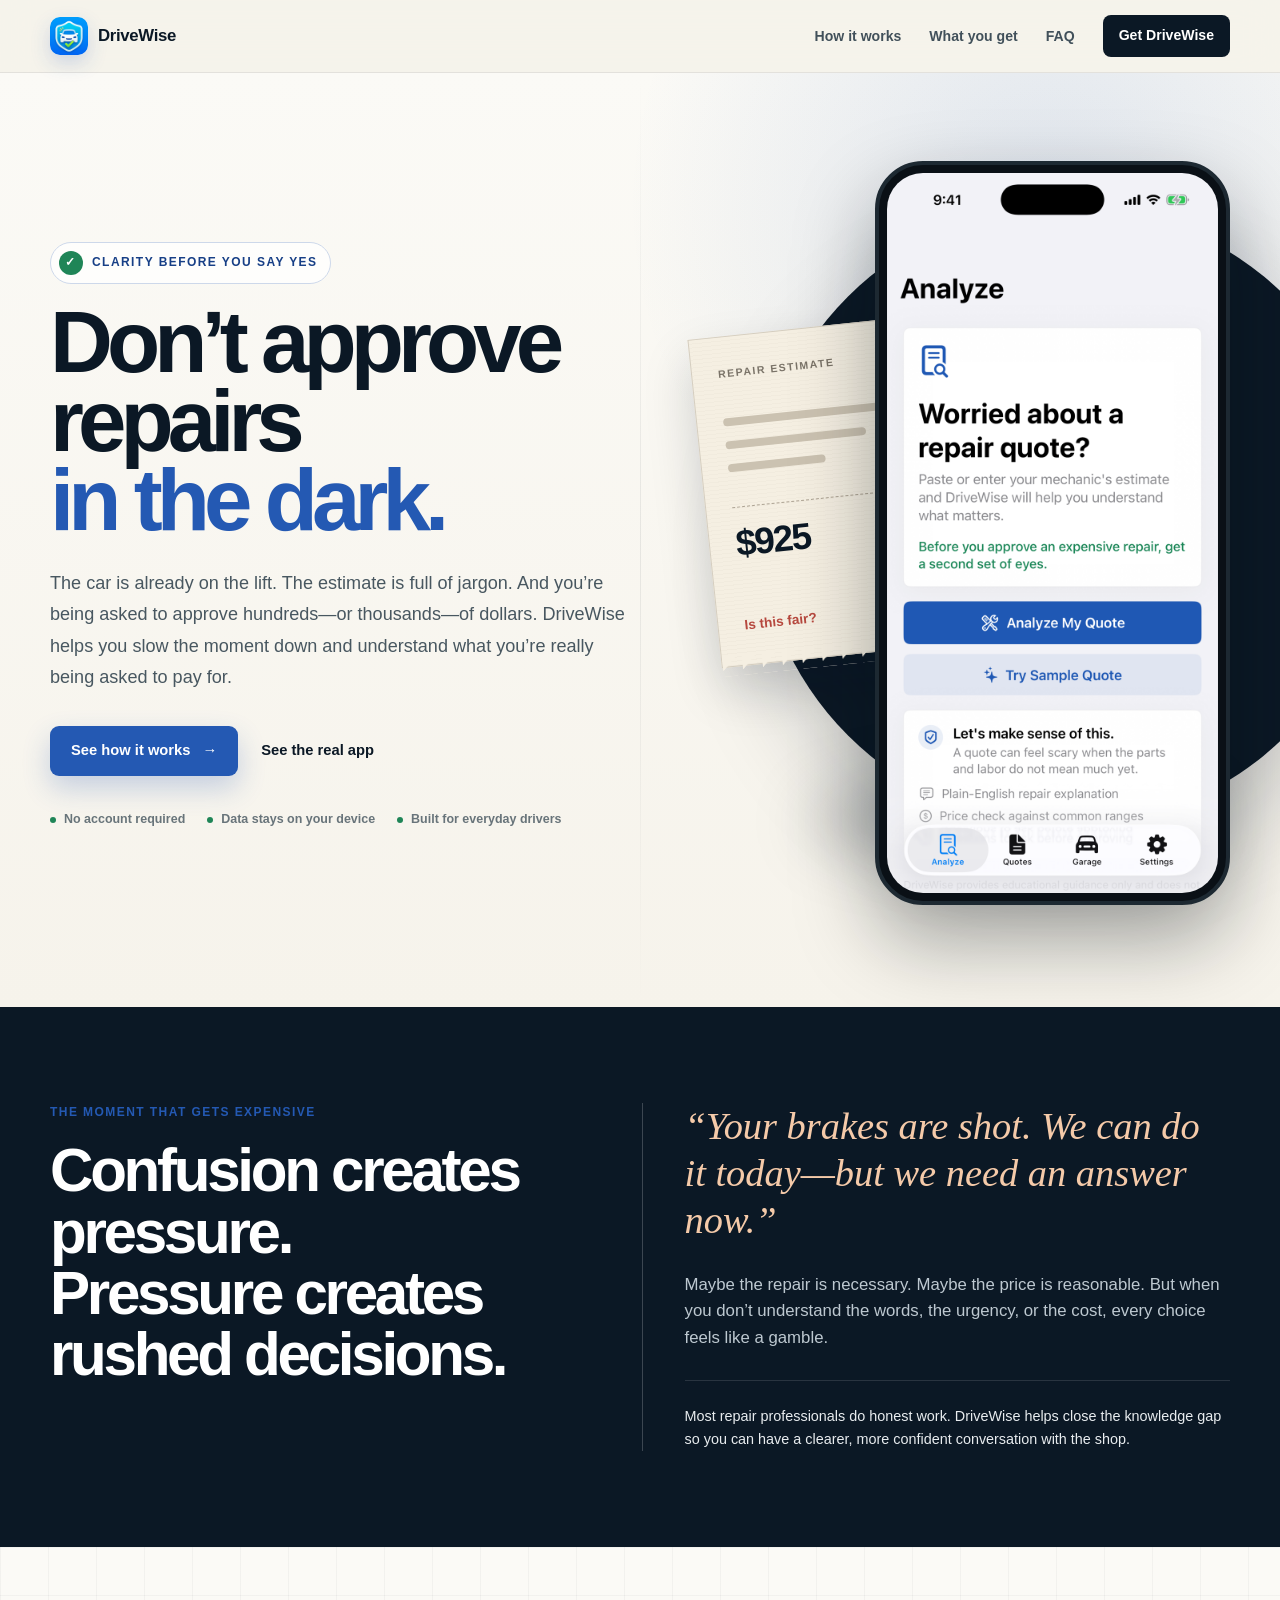
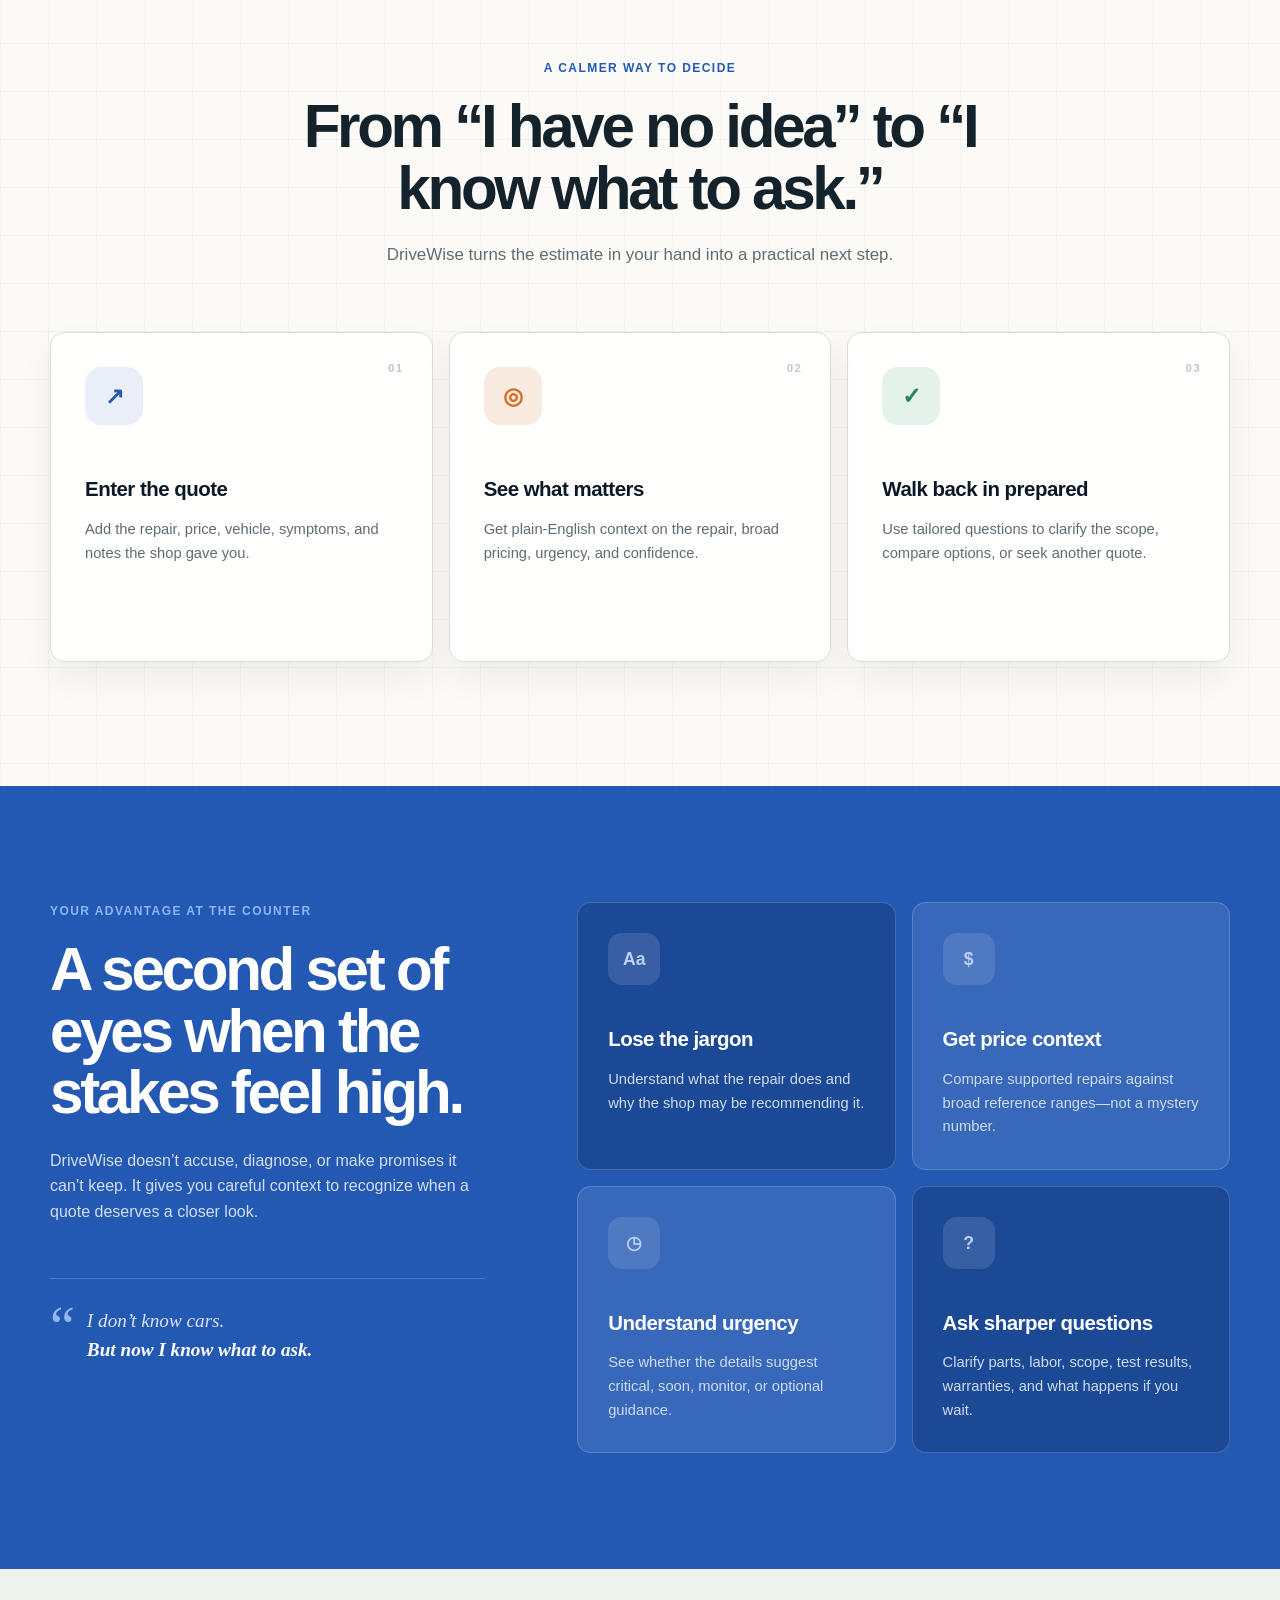
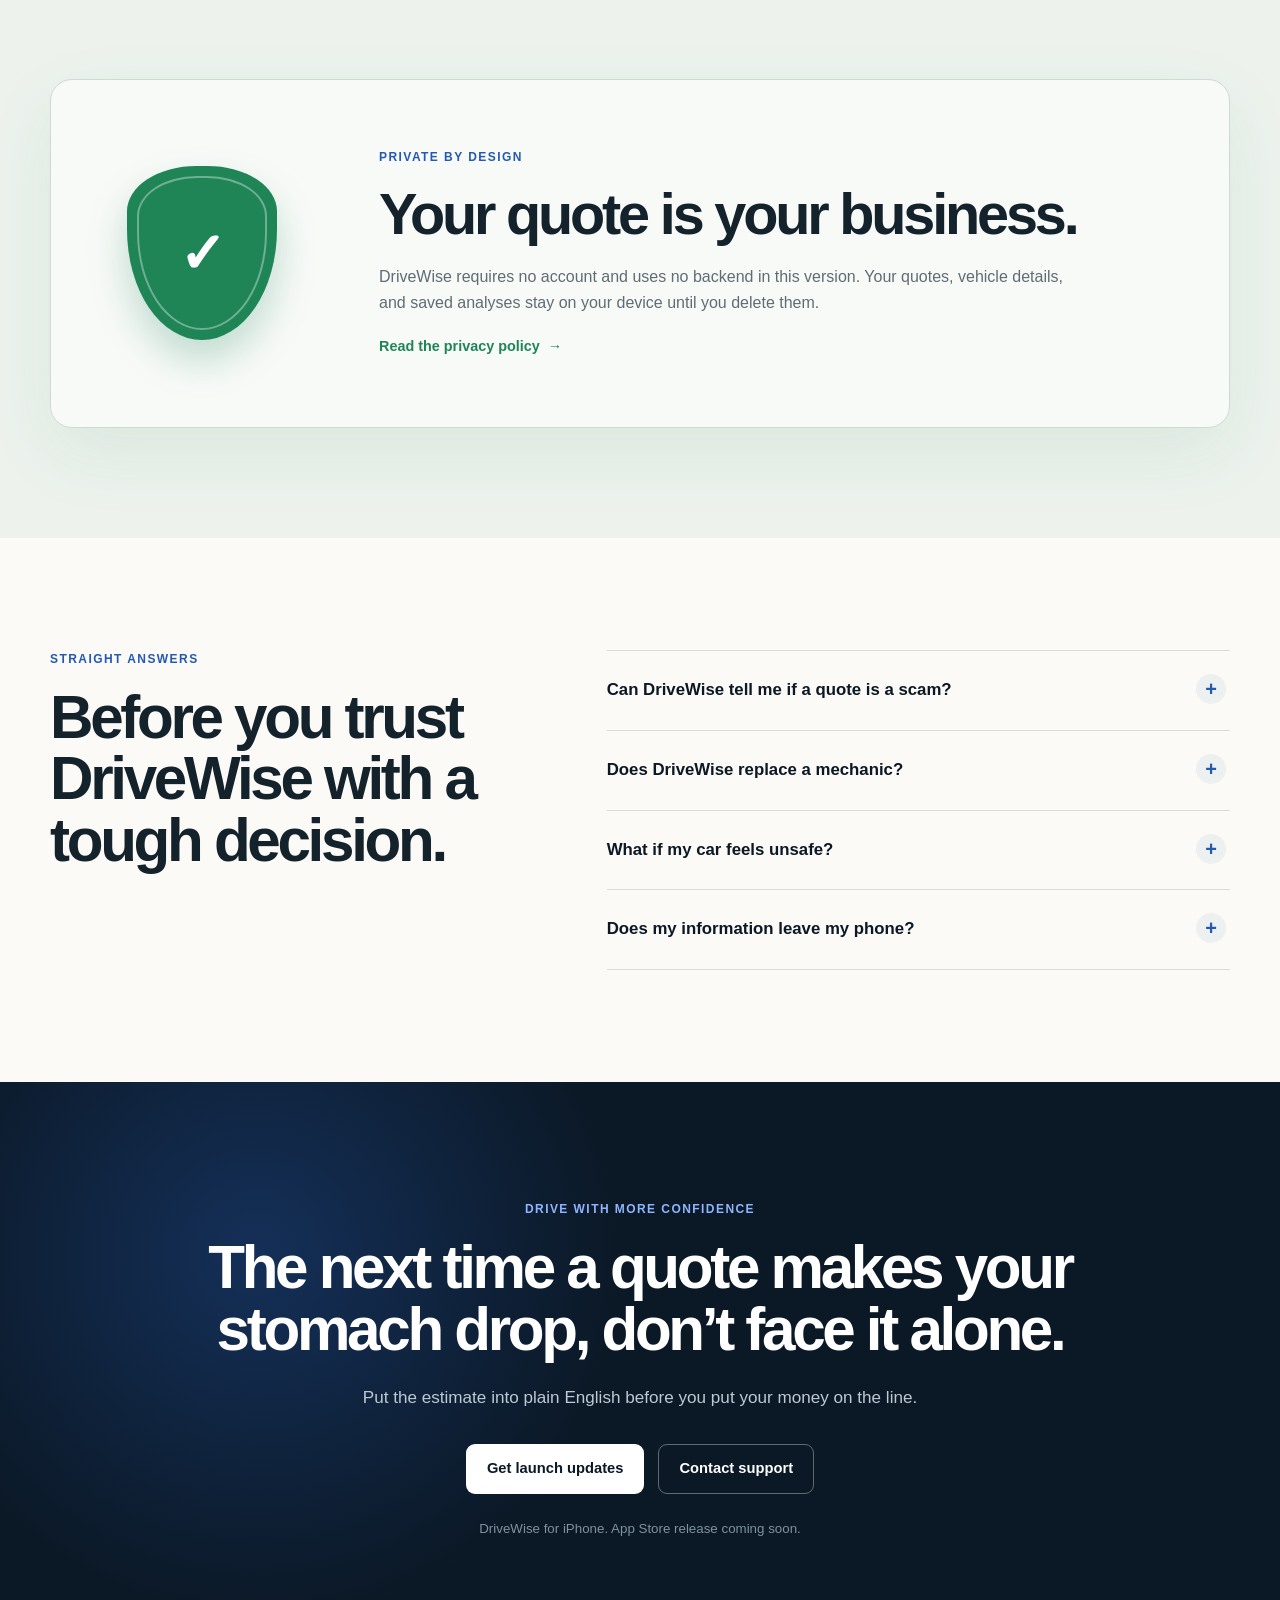
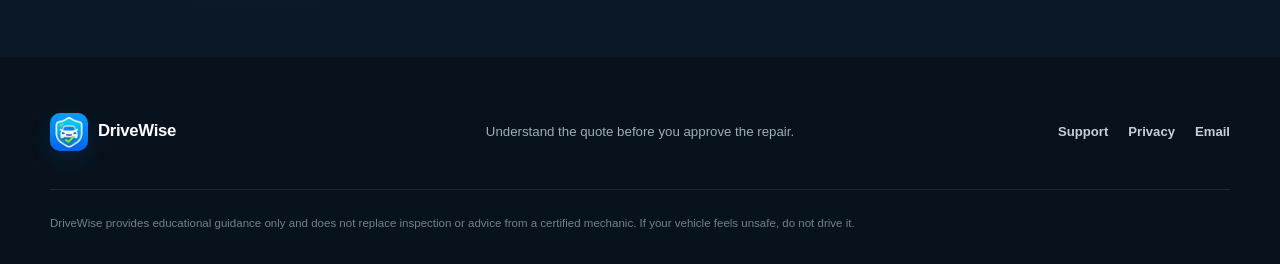
==== commit 613038a4: "Use real DriveWise app screenshot" ====
--- a/index.html
+++ b/index.html
@@ -62,7 +62,7 @@
             </p>
             <div class="hero-actions">
               <a class="button primary-button" href="#how-it-works">See how it works <span aria-hidden="true">→</span></a>
-              <a class="button text-button" href="#sample-analysis">View a sample analysis</a>
+              <a class="button text-button" href="#app-preview">See the real app</a>
             </div>
             <ul class="trust-list" aria-label="DriveWise privacy highlights">
               <li>No account required</li>
@@ -71,7 +71,7 @@
             </ul>
           </div>
 
-          <div class="hero-visual" id="sample-analysis" aria-label="Sample DriveWise analysis">
+          <div class="hero-visual" id="app-preview">
             <div class="estimate-slip" aria-hidden="true">
               <span class="slip-label">REPAIR ESTIMATE</span>
               <span class="slip-line long"></span>
@@ -82,56 +82,11 @@
             </div>
 
             <div class="phone-shell">
-              <div class="phone-top" aria-hidden="true"></div>
-              <div class="phone-screen">
-                <div class="app-bar">
-                  <span class="app-mark" aria-hidden="true">DW</span>
-                  <span>DriveWise</span>
-                  <span class="sample-label">Sample</span>
-                </div>
-
-                <div class="analysis-intro">
-                  <p>Front brake pads and rotors</p>
-                  <strong>$925 quote</strong>
-                </div>
-
-                <div class="verdict-card">
-                  <span class="mini-label">OVERALL VERDICT</span>
-                  <div class="verdict-title">
-                    <span class="verdict-icon" aria-hidden="true">!</span>
-                    <strong>Compare before approving</strong>
-                  </div>
-                  <p>This price appears higher than the broad reference range.</p>
-                </div>
-
-                <div class="metric-grid">
-                  <div class="metric-card">
-                    <span>Price context</span>
-                    <strong class="high">High</strong>
-                  </div>
-                  <div class="metric-card">
-                    <span>Urgency</span>
-                    <strong class="soon">Soon</strong>
-                  </div>
-                </div>
-
-                <div class="range-card">
-                  <div>
-                    <span>Broad reference range</span>
-                    <strong>$350–$700</strong>
-                  </div>
-                  <div class="range-track" aria-hidden="true">
-                    <span></span>
-                    <i></i>
-                  </div>
-                  <small>Prices vary by vehicle, location, parts, and labor.</small>
-                </div>
-
-                <div class="question-card">
-                  <span class="mini-label">QUESTION TO ASK</span>
-                  <p>“Are both front and rear brakes included?”</p>
-                </div>
-              </div>
+              <img
+                class="real-app-screenshot"
+                src="./app-screenshot.png"
+                alt="The real DriveWise Analyze screen showing options to analyze a repair quote or try a sample quote."
+              >
             </div>
           </div>
         </div>
--- a/styles.css
+++ b/styles.css
@@ -307,7 +307,7 @@
 
 .hero-visual {
   position: relative;
-  min-height: 660px;
+  min-height: 750px;
   scroll-margin-top: 90px;
 }
 
@@ -415,241 +415,19 @@
   top: 0;
   right: 0;
   width: 355px;
-  min-height: 650px;
-  padding: 11px;
+  padding: 8px;
   border: 4px solid #1d2932;
   border-radius: 48px;
   background: #0a1016;
   box-shadow: 0 36px 80px rgba(6, 13, 20, 0.35);
-}
-
-.phone-top {
-  position: absolute;
-  z-index: 3;
-  top: 17px;
-  left: 50%;
-  width: 104px;
-  height: 27px;
-  border-radius: 999px;
-  background: #090d10;
-  transform: translateX(-50%);
-}
-
-.phone-screen {
-  min-height: 622px;
-  padding: 34px 17px 24px;
+  overflow: hidden;
+}
+
+.real-app-screenshot {
+  display: block;
+  width: 100%;
+  height: auto;
   border-radius: 36px;
-  background: #f2f3f4;
-  overflow: hidden;
-}
-
-.app-bar {
-  display: flex;
-  align-items: center;
-  gap: 8px;
-  padding: 2px 2px 16px;
-  color: var(--navy);
-  font-size: 0.76rem;
-  font-weight: 850;
-}
-
-.app-mark {
-  display: inline-grid;
-  width: 25px;
-  height: 25px;
-  place-items: center;
-  border-radius: 7px;
-  background: var(--blue);
-  color: var(--white);
-  font-size: 0.48rem;
-  letter-spacing: -0.07em;
-}
-
-.sample-label {
-  margin-left: auto;
-  padding: 4px 8px;
-  border-radius: 999px;
-  background: #e3e7ea;
-  color: #66717a;
-  font-size: 0.55rem;
-  letter-spacing: 0.06em;
-  text-transform: uppercase;
-}
-
-.analysis-intro {
-  display: flex;
-  align-items: flex-end;
-  justify-content: space-between;
-  gap: 12px;
-  padding: 12px 3px;
-}
-
-.analysis-intro p {
-  max-width: 175px;
-  margin: 0;
-  color: #45525c;
-  font-size: 0.78rem;
-  font-weight: 700;
-  line-height: 1.3;
-}
-
-.analysis-intro strong {
-  color: var(--navy);
-  font-size: 0.93rem;
-}
-
-.verdict-card,
-.metric-card,
-.range-card,
-.question-card {
-  border: 1px solid #dfe3e5;
-  border-radius: 12px;
-  background: var(--white);
-  box-shadow: 0 9px 22px rgba(11, 24, 37, 0.055);
-}
-
-.verdict-card {
-  padding: 18px;
-}
-
-.mini-label {
-  color: #72808a;
-  font-size: 0.54rem;
-  font-weight: 900;
-  letter-spacing: 0.12em;
-}
-
-.verdict-title {
-  display: flex;
-  align-items: center;
-  gap: 9px;
-  margin-top: 9px;
-  color: var(--navy);
-}
-
-.verdict-title strong {
-  font-size: 0.91rem;
-}
-
-.verdict-icon {
-  display: inline-grid;
-  width: 25px;
-  height: 25px;
-  place-items: center;
-  border-radius: 50%;
-  background: var(--orange-soft);
-  color: var(--orange);
-  font-size: 0.8rem;
-  font-weight: 900;
-}
-
-.verdict-card p {
-  margin: 10px 0 0;
-  color: #66737c;
-  font-size: 0.68rem;
-  line-height: 1.45;
-}
-
-.metric-grid {
-  display: grid;
-  grid-template-columns: 1fr 1fr;
-  gap: 10px;
-  margin-top: 10px;
-}
-
-.metric-card {
-  display: flex;
-  align-items: center;
-  justify-content: space-between;
-  padding: 13px;
-  color: #69757d;
-  font-size: 0.61rem;
-  font-weight: 700;
-}
-
-.metric-card strong {
-  padding: 4px 7px;
-  border-radius: 999px;
-  font-size: 0.59rem;
-}
-
-.metric-card .high {
-  background: #f6e5e2;
-  color: var(--red);
-}
-
-.metric-card .soon {
-  background: var(--orange-soft);
-  color: var(--orange);
-}
-
-.range-card {
-  margin-top: 10px;
-  padding: 16px;
-}
-
-.range-card > div:first-child {
-  display: flex;
-  align-items: baseline;
-  justify-content: space-between;
-  color: #68747c;
-  font-size: 0.61rem;
-  font-weight: 700;
-}
-
-.range-card strong {
-  color: var(--navy);
-  font-size: 0.76rem;
-}
-
-.range-track {
-  position: relative;
-  height: 7px;
-  margin: 14px 0 12px;
-  border-radius: 999px;
-  background: #e5e8e8;
-}
-
-.range-track span {
-  position: absolute;
-  top: 0;
-  bottom: 0;
-  left: 0;
-  width: 63%;
-  border-radius: inherit;
-  background: var(--green);
-}
-
-.range-track i {
-  position: absolute;
-  top: -4px;
-  left: 82%;
-  width: 15px;
-  height: 15px;
-  border: 3px solid var(--white);
-  border-radius: 50%;
-  background: var(--red);
-  box-shadow: 0 2px 8px rgba(11, 24, 37, 0.2);
-}
-
-.range-card small {
-  display: block;
-  color: #78848b;
-  font-size: 0.55rem;
-  line-height: 1.4;
-}
-
-.question-card {
-  margin-top: 10px;
-  padding: 15px 16px;
-}
-
-.question-card p {
-  margin: 6px 0 0;
-  color: var(--navy);
-  font-size: 0.67rem;
-  font-weight: 750;
-  line-height: 1.4;
 }
 
 .pressure-section,
@@ -1323,7 +1101,7 @@
   }
 
   .hero-visual {
-    min-height: 580px;
+    min-height: 670px;
   }
 
   .hero-visual::before {
@@ -1336,12 +1114,10 @@
   .phone-shell {
     right: -16px;
     width: 310px;
-    min-height: 570px;
     border-radius: 42px;
   }
 
-  .phone-screen {
-    min-height: 542px;
+  .real-app-screenshot {
     border-radius: 31px;
   }
 
@@ -1355,23 +1131,6 @@
 
   .slip-total {
     font-size: 1.8rem;
-  }
-
-  .phone-screen {
-    padding: 31px 13px 18px;
-  }
-
-  .analysis-intro p {
-    max-width: 142px;
-  }
-
-  .verdict-card {
-    padding: 14px;
-  }
-
-  .range-card,
-  .question-card {
-    padding: 13px;
   }
 
   .pressure-section,
